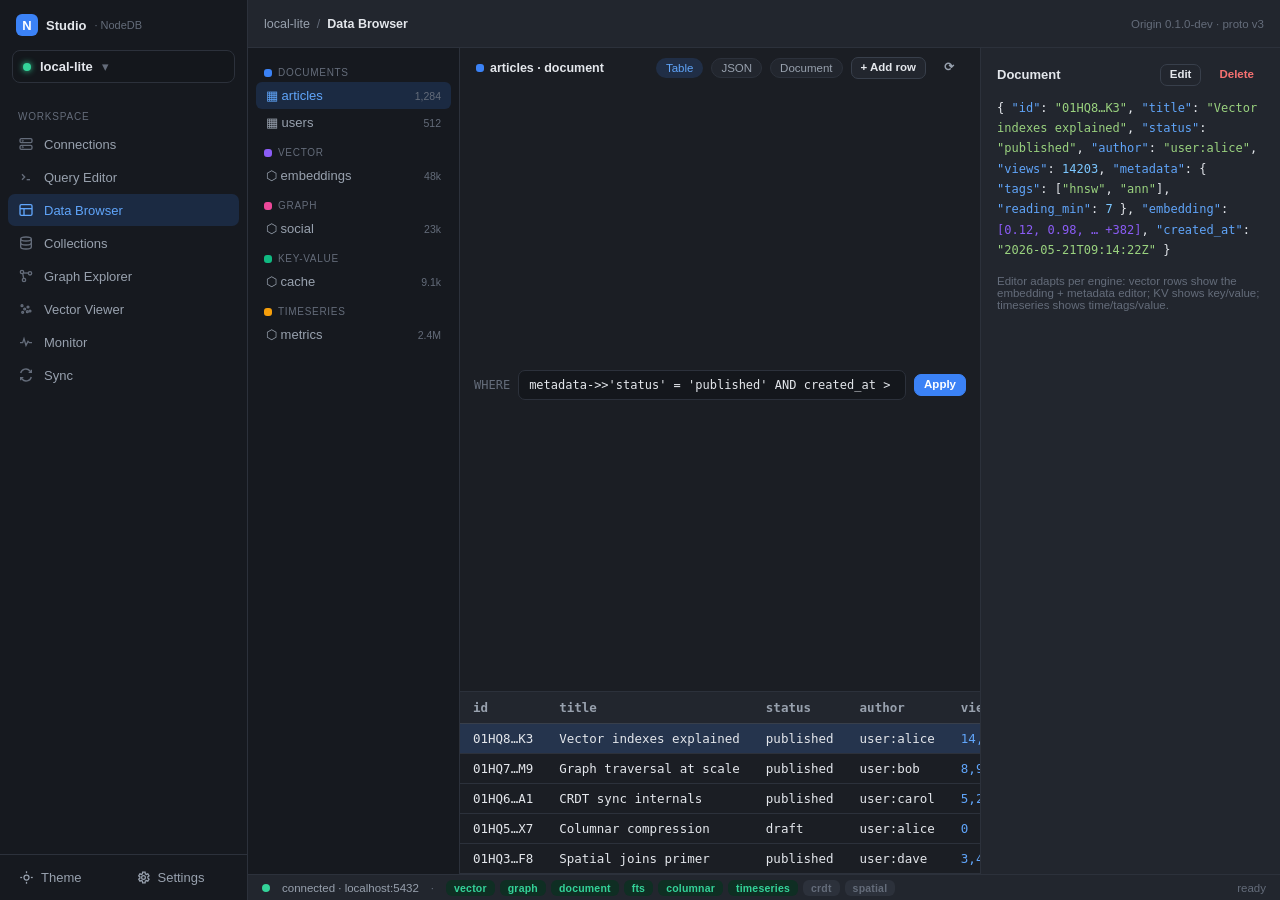
==== docs/prototypes/studio/data-browser.html @ 67262230 "initial proto" ====
<!doctype html><html lang="en"><head>
<meta charset="utf-8"><meta name="viewport" content="width=device-width,initial-scale=1">
<title>NodeDB Studio — Data Browser</title>
<link rel="stylesheet" href="studio.css">
<script src="shell.js"></script>
<style>
  .db { display:grid; grid-template-columns:212px 1fr 300px; height:100%; min-height:0; }
  .db-tree { background:var(--bg-side); border-right:1px solid var(--border); overflow:auto; padding:8px; }
  .db-tree .g { padding:11px 8px 4px; font-size:10px; letter-spacing:.7px; text-transform:uppercase; color:var(--text-faint);
     display:flex; align-items:center; gap:6px; }
  .db-tree .c { display:flex; align-items:center; gap:8px; padding:6px 10px; border-radius:6px; cursor:pointer; color:var(--text-dim); }
  .db-tree .c:hover { background:var(--row-hover); color:var(--text); }
  .db-tree .c.sel { background:var(--accent-soft); color:var(--accent-2); }
  .db-tree .c .n { margin-left:auto; font-size:10.5px; color:var(--text-faint); }
  .db-main { display:grid; grid-template-rows:auto 1fr; min-height:0; min-width:0; }
  .db-doc { background:var(--bg-elev); border-left:1px solid var(--border); overflow:auto; padding:16px; }
  .jsontree { font-family:var(--mono); font-size:12px; line-height:1.7; }
  .jsontree .key { color:var(--accent-2); } .jsontree .s { color:#9ad27f; } .jsontree .n2 { color:#7cc7ff; }
  :root[data-theme="light"] .jsontree .s{color:#2f7d32;} :root[data-theme="light"] .jsontree .n2{color:#1d6fd6;}
  .filterbar { display:flex; align-items:center; gap:8px; padding:9px 14px; border-bottom:1px solid var(--border); }
  .filterbar .input { flex:1; font-family:var(--mono); font-size:12px; }
</style>
</head>
<body data-screen="data" data-title="Data Browser">
  <div class="db">
    <aside class="db-tree">
      <div class="g"><span class="eng eng-document"></span>Documents</div>
      <div class="c sel">▦ articles <span class="n">1,284</span></div>
      <div class="c">▦ users <span class="n">512</span></div>
      <div class="g"><span class="eng eng-vector"></span>Vector</div>
      <div class="c">⬡ embeddings <span class="n">48k</span></div>
      <div class="g"><span class="eng eng-graph"></span>Graph</div>
      <div class="c">⬡ social <span class="n">23k</span></div>
      <div class="g"><span class="eng eng-kv"></span>Key-Value</div>
      <div class="c">⬡ cache <span class="n">9.1k</span></div>
      <div class="g"><span class="eng eng-timeseries"></span>Timeseries</div>
      <div class="c">⬡ metrics <span class="n">2.4M</span></div>
    </aside>

    <div class="db-main">
      <div class="toolbar" style="border-bottom:0;padding-bottom:0">
        <span class="eng eng-document" style="font-size:12.5px">articles · document</span>
        <span class="spacer"></span>
        <div class="row">
          <span class="chip on">Table</span><span class="chip">JSON</span><span class="chip">Document</span>
        </div>
        <button class="btn sm">+ Add row</button>
        <button class="btn sm ghost">⟳</button>
      </div>
      <div class="filterbar">
        <span class="faint mono" style="font-size:12px">WHERE</span>
        <input class="input" value="metadata->>'status' = 'published' AND created_at > now() - '7d'">
        <button class="btn sm primary">Apply</button>
      </div>
      <div style="overflow:auto;min-height:0">
        <table class="grid mono">
          <thead><tr><th>id</th><th>title</th><th>status</th><th>author</th><th>views</th><th>created_at</th></tr></thead>
          <tbody>
            <tr class="sel"><td>01HQ8…K3</td><td>Vector indexes explained</td><td>published</td><td>user:alice</td><td class="num v-num">14,203</td><td>2026-05-21T09:14:22Z</td></tr>
            <tr><td>01HQ7…M9</td><td>Graph traversal at scale</td><td>published</td><td>user:bob</td><td class="num v-num">8,910</td><td>2026-05-19T17:02:10Z</td></tr>
            <tr><td>01HQ6…A1</td><td>CRDT sync internals</td><td>published</td><td>user:carol</td><td class="num v-num">5,221</td><td>2026-05-18T11:48:55Z</td></tr>
            <tr><td>01HQ5…X7</td><td>Columnar compression</td><td>draft</td><td>user:alice</td><td class="num v-num">0</td><td>2026-05-15T08:30:00Z</td></tr>
            <tr><td>01HQ3…F8</td><td>Spatial joins primer</td><td>published</td><td>user:dave</td><td class="num v-num">3,477</td><td>2026-05-12T22:05:41Z</td></tr>
          </tbody>
        </table>
      </div>
    </div>

    <aside class="db-doc">
      <div class="row" style="justify-content:space-between;margin-bottom:12px">
        <b>Document</b>
        <div class="row"><button class="btn sm">Edit</button><button class="btn sm ghost" style="color:var(--err)">Delete</button></div>
      </div>
      <div class="jsontree">{
  <span class="key">"id"</span>: <span class="s">"01HQ8…K3"</span>,
  <span class="key">"title"</span>: <span class="s">"Vector indexes explained"</span>,
  <span class="key">"status"</span>: <span class="s">"published"</span>,
  <span class="key">"author"</span>: <span class="s">"user:alice"</span>,
  <span class="key">"views"</span>: <span class="n2">14203</span>,
  <span class="key">"metadata"</span>: {
    <span class="key">"tags"</span>: [<span class="s">"hnsw"</span>, <span class="s">"ann"</span>],
    <span class="key">"reading_min"</span>: <span class="n2">7</span>
  },
  <span class="key">"embedding"</span>: <span class="v-vec">[0.12, 0.98, … +382]</span>,
  <span class="key">"created_at"</span>: <span class="s">"2026-05-21T09:14:22Z"</span>
}</div>
      <p class="note" style="margin-top:14px">Editor adapts per engine: vector rows show the embedding + metadata editor; KV shows key/value; timeseries shows time/tags/value.</p>
    </aside>
  </div>
</body></html>
---- docs/prototypes/studio/studio.css ----
/* ============================================================
   NodeDB Studio — UI mockup shared stylesheet  (THROWAWAY)
   TablePlus-grade shell + best-of-breed per-engine canvases.
   Theme tokens drive dark/light; shell.js toggles [data-theme].
   ============================================================ */

:root,
:root[data-theme="dark"] {
  --bg:        #1b1e24;
  --bg-elev:   #22262e;
  --bg-side:   #16191f;
  --bg-input:  #14171c;
  --border:    #2c313b;
  --border-2:  #383f4b;
  --text:      #e4e7ec;
  --text-dim:  #98a1ae;
  --text-faint:#646c7a;
  --accent:    #3b82f6;
  --accent-2:  #60a5fa;
  --accent-soft: rgba(59,130,246,.16);
  --ok:   #34d399;  --ok-soft:#0f2e23;
  --warn: #fbbf24;  --warn-soft:#33270a;
  --err:  #f87171;  --err-soft:#341818;
  --row-hover:#262b34;
  --sel:      #25344d;
  --shadow:   0 8px 30px rgba(0,0,0,.45);
  --grid-line: rgba(255,255,255,.05);
}

:root[data-theme="light"] {
  --bg:        #f4f6f8;
  --bg-elev:   #ffffff;
  --bg-side:   #eceef2;
  --bg-input:  #ffffff;
  --border:    #e1e4ea;
  --border-2:  #ccd1da;
  --text:      #1d2430;
  --text-dim:  #5d6675;
  --text-faint:#9099a7;
  --accent:    #2563eb;
  --accent-2:  #1d4ed8;
  --accent-soft: rgba(37,99,235,.10);
  --ok:   #15a06a;  --ok-soft:#e7f6ee;
  --warn: #b7791f;  --warn-soft:#fbf2dd;
  --err:  #d64545;  --err-soft:#fbe9e9;
  --row-hover:#f1f5fb;
  --sel:      #e2ecfd;
  --shadow:   0 10px 30px rgba(40,50,70,.14);
  --grid-line: rgba(20,30,50,.06);
}

/* engine accent colors (theme-independent) */
:root {
  --eng-vector:#8b5cf6; --eng-graph:#ec4899; --eng-document:#3b82f6;
  --eng-columnar:#14b8a6; --eng-timeseries:#f59e0b; --eng-kv:#10b981;
  --eng-fts:#06b6d4; --eng-array:#a855f7;
  --mono: ui-monospace, "SF Mono", "JetBrains Mono", Menlo, Consolas, monospace;
  --sans: -apple-system, BlinkMacSystemFont, "Segoe UI", Roboto, Helvetica, Arial, sans-serif;
}

* { box-sizing: border-box; }
html, body { margin:0; height:100%; }
body { font-family: var(--sans); background: var(--bg); color: var(--text);
       font-size: 13px; -webkit-font-smoothing: antialiased; }
.mono { font-family: var(--mono); }
.num  { font-variant-numeric: tabular-nums; }
a { color: inherit; text-decoration: none; }

/* ─────────────────── App shell ─────────────────── */
.app { display: grid; grid-template-columns: 248px 1fr; height: 100vh; }

.side { background: var(--bg-side); border-right: 1px solid var(--border);
        display: flex; flex-direction: column; min-height: 0; }
.side .brand { display:flex; align-items:center; gap:8px; padding:14px 16px 10px; font-weight:700; }
.side .brand .mark { width:22px; height:22px; border-radius:6px; background:var(--accent);
                     color:#fff; display:grid; place-items:center; font-size:13px; font-weight:800; }
.side .brand small { color: var(--text-faint); font-weight:500; font-size:11px; }

.conn-switch { margin:4px 12px 10px; }
.conn-switch .cs-btn { display:flex; align-items:center; gap:9px; width:100%; cursor:pointer;
   background: var(--bg-input); border:1px solid var(--border); border-radius:8px; padding:8px 10px; color:var(--text); }
.conn-switch .cs-btn .d { width:8px; height:8px; border-radius:50%; background:var(--ok); flex:none;
   box-shadow:0 0 6px var(--ok); }
.conn-switch .cs-btn .nm { font-weight:600; }
.conn-switch .cs-btn .host { color: var(--text-faint); font-size:11px; margin-left:auto; }
.conn-switch .cs-btn .chev { color: var(--text-faint); }
.cs-menu { margin:6px 12px 0; background:var(--bg-elev); border:1px solid var(--border); border-radius:8px;
   overflow:hidden; box-shadow: var(--shadow); }
.cs-menu .it { display:flex; align-items:center; gap:9px; padding:8px 11px; cursor:pointer; }
.cs-menu .it:hover { background: var(--row-hover); }
.cs-menu .it .d { width:7px; height:7px; border-radius:50%; background:var(--ok); }
.cs-menu .it .d.off { background: var(--text-faint); box-shadow:none; }
.cs-menu .it .host { margin-left:auto; color:var(--text-faint); font-size:11px; }
.cs-menu .it.add { color: var(--accent-2); border-top:1px solid var(--border); }
.hidden { display:none !important; }

.side nav { padding: 6px 8px; overflow:auto; flex:1; }
.side .grp-label { padding:12px 10px 5px; font-size:10px; letter-spacing:.8px; text-transform:uppercase; color:var(--text-faint); }
.nav-item { display:flex; align-items:center; gap:10px; padding:8px 10px; border-radius:7px; color:var(--text-dim);
   cursor:pointer; margin:1px 0; }
.nav-item:hover { background: var(--row-hover); color: var(--text); }
.nav-item.active { background: var(--accent-soft); color: var(--accent-2); }
.nav-item.active svg { color: var(--accent-2); }
.nav-item svg { width:16px; height:16px; flex:none; color: var(--text-faint); }
.nav-item .lbl { flex:1; }
.nav-item.gated { opacity:.4; cursor:not-allowed; }
.nav-item .tag { font-size:9.5px; padding:1px 6px; border-radius:999px; background:var(--border); color:var(--text-faint); }

.side-foot { border-top:1px solid var(--border); padding:8px 10px; display:flex; align-items:center; gap:6px; }
.side-foot .sf-btn { display:flex; align-items:center; gap:7px; padding:7px 9px; border-radius:7px; color:var(--text-dim);
   cursor:pointer; flex:1; }
.side-foot .sf-btn:hover { background: var(--row-hover); color:var(--text); }
.side-foot svg { width:15px; height:15px; }

/* content column */
.content { display:grid; grid-template-rows: 48px 1fr 26px; min-width:0; min-height:0; }
.topbar { display:flex; align-items:center; gap:12px; padding:0 16px; background:var(--bg-elev);
   border-bottom:1px solid var(--border); }
.topbar .crumbs { display:flex; align-items:center; gap:7px; color:var(--text-dim); font-size:12.5px; }
.topbar .crumbs b { color: var(--text); font-weight:600; }
.topbar .crumbs .sep { color: var(--text-faint); }
.topbar .spacer { flex:1; }

main.screen { overflow:auto; min-height:0; min-width:0; }

.statusbar { display:flex; align-items:center; gap:12px; padding:0 14px; background:var(--bg-elev);
   border-top:1px solid var(--border); font-size:11.5px; color:var(--text-dim); }
.statusbar .caps { display:flex; gap:5px; align-items:center; }
.statusbar .spacer { flex:1; }

/* ─────────────────── Reusable components ─────────────────── */
.btn { display:inline-flex; align-items:center; gap:7px; background:var(--bg-elev); color:var(--text);
   border:1px solid var(--border-2); border-radius:7px; padding:6px 12px; font:600 12.5px/1 var(--sans);
   cursor:pointer; }
.btn:hover { border-color:var(--text-faint); }
.btn.primary { background:var(--accent); border-color:var(--accent); color:#fff; }
.btn.primary:hover { background:var(--accent-2); }
.btn.ghost { background:transparent; border-color:transparent; color:var(--text-dim); }
.btn.ghost:hover { background:var(--row-hover); color:var(--text); }
.btn.sm { padding:4px 9px; font-size:11.5px; }
.btn kbd { font:600 11px var(--mono); opacity:.7; }

.input, .select { background:var(--bg-input); color:var(--text); border:1px solid var(--border);
   border-radius:7px; padding:7px 10px; font:13px var(--sans); }
.input:focus, .select:focus { outline:none; border-color:var(--accent); box-shadow:0 0 0 3px var(--accent-soft); }
.input::placeholder { color: var(--text-faint); }

.toolbar { display:flex; align-items:center; gap:8px; padding:9px 16px; border-bottom:1px solid var(--border);
   background:var(--bg); }
.toolbar .spacer { flex:1; }

.chip { display:inline-flex; align-items:center; gap:5px; padding:3px 9px; border-radius:999px;
   font-size:11.5px; background:var(--bg-elev); border:1px solid var(--border); color:var(--text-dim); cursor:pointer; }
.chip.on { background:var(--accent-soft); border-color:transparent; color:var(--accent-2); }
.chip .x { color: var(--text-faint); }

.badge { display:inline-flex; align-items:center; gap:5px; padding:2px 8px; border-radius:6px;
   font-size:10.5px; font-weight:700; letter-spacing:.2px; }
.badge.cap-on  { color:var(--ok);  background:var(--ok-soft); }
.badge.cap-off { color:var(--text-faint); background:var(--border); }

/* engine pill */
.eng { display:inline-flex; align-items:center; gap:6px; font-size:11px; font-weight:600; }
.eng::before { content:""; width:8px; height:8px; border-radius:3px; background:var(--e,var(--accent)); }
.eng-vector{--e:var(--eng-vector);} .eng-graph{--e:var(--eng-graph);} .eng-document{--e:var(--eng-document);}
.eng-columnar{--e:var(--eng-columnar);} .eng-timeseries{--e:var(--eng-timeseries);} .eng-kv{--e:var(--eng-kv);}
.eng-fts{--e:var(--eng-fts);} .eng-array{--e:var(--eng-array);}

.dot { width:8px; height:8px; border-radius:50%; display:inline-block; background:var(--text-faint); }
.dot.ok{background:var(--ok);} .dot.warn{background:var(--warn);} .dot.err{background:var(--err);}

.panel { background:var(--bg-elev); border:1px solid var(--border); border-radius:12px; overflow:hidden; }
.panel > .ph { display:flex; align-items:center; gap:9px; padding:11px 15px; border-bottom:1px solid var(--border); }
.panel > .ph h3 { margin:0; font-size:13px; }
.panel > .ph .spacer { flex:1; }
.panel > .pb { padding:15px; }

.kv { display:flex; justify-content:space-between; gap:12px; padding:6px 0; border-bottom:1px solid var(--border); font-size:12.5px; }
.kv:last-child{ border-bottom:0; }
.kv .k { color: var(--text-dim); } .kv .v { color: var(--text); font-weight:500; text-align:right; }

/* data grid */
table.grid { border-collapse:collapse; width:100%; font-size:12.5px; }
table.grid th { position:sticky; top:0; z-index:1; background:var(--bg-elev); color:var(--text-dim); text-align:left;
   font-weight:600; padding:8px 13px; border-bottom:1px solid var(--border-2); white-space:nowrap; }
table.grid td { padding:7px 13px; border-bottom:1px solid var(--border); white-space:nowrap; }
table.grid tr:hover td { background: var(--row-hover); }
table.grid tr.sel td { background: var(--sel); }
.v-null { color: var(--text-faint); font-style:italic; }
.v-vec  { color: var(--eng-vector); }
.v-num  { color: var(--accent-2); }
.tagcell .t { display:inline-block; padding:1px 7px; border-radius:999px; font-size:10.5px; margin-right:4px;
   background:var(--accent-soft); color:var(--accent-2); }

/* SQL syntax */
.sql .kw{color:#ff7b9c;} .sql .str{color:#9ad27f;} .sql .fn{color:#c79bff;} .sql .nm{color:#7cc7ff;}
.sql .op{color:#ff9d6b;} .sql .cm{color:var(--text-faint);}
:root[data-theme="light"] .sql .kw{color:#c2255c;} :root[data-theme="light"] .sql .str{color:#2f7d32;}
:root[data-theme="light"] .sql .fn{color:#7c3aed;} :root[data-theme="light"] .sql .nm{color:#1d6fd6;}
:root[data-theme="light"] .sql .op{color:#c2410c;}

/* code editor block */
.editor { display:grid; grid-template-columns:44px 1fr; font-family:var(--mono); font-size:13px; line-height:1.75; }
.editor .gutter { text-align:right; padding:14px 10px 14px 0; color:var(--text-faint); user-select:none;
   border-right:1px solid var(--border); background:var(--bg); }
.editor .code { padding:14px 16px; overflow:auto; white-space:pre; }

/* autocomplete popover */
.acpop { position:absolute; background:var(--bg-elev); border:1px solid var(--border-2); border-radius:8px;
   box-shadow:var(--shadow); width:300px; overflow:hidden; font-size:12.5px; }
.acpop .it { display:flex; align-items:center; gap:9px; padding:7px 11px; cursor:pointer; }
.acpop .it.on, .acpop .it:hover { background:var(--accent-soft); }
.acpop .it .ic { width:18px; height:18px; border-radius:4px; display:grid; place-items:center; font-size:10px;
   font-weight:800; color:#fff; }
.acpop .it .ty { margin-left:auto; color:var(--text-faint); font-size:11px; }

/* cards grid (connections / collections) */
.cards { display:grid; gap:14px; grid-template-columns:repeat(auto-fill,minmax(240px,1fr)); padding:20px; }
.conn-card { background:var(--bg-elev); border:1px solid var(--border); border-radius:12px; padding:16px; cursor:pointer;
   transition: border-color .12s; }
.conn-card:hover { border-color:var(--accent); }
.conn-card .top { display:flex; align-items:center; gap:9px; }
.conn-card .ico { width:34px; height:34px; border-radius:9px; display:grid; place-items:center; font-weight:800;
   color:#fff; background:var(--accent); }
.conn-card h3 { margin:0; font-size:14px; }
.conn-card .host { color:var(--text-faint); font-size:11.5px; }
.conn-card .engs { display:flex; flex-wrap:wrap; gap:7px 12px; margin-top:13px; }
.conn-card .foot { display:flex; align-items:center; gap:8px; margin-top:13px; color:var(--text-faint); font-size:11px; }
.conn-card.add { display:grid; place-items:center; border-style:dashed; color:var(--text-faint); min-height:150px; }
.conn-card.add .plus { font-size:26px; }

/* layout helpers */
.split { display:grid; height:100%; min-height:0; }
.muted { color: var(--text-dim); }
.faint { color: var(--text-faint); }
.note { font-size:11.5px; color:var(--text-faint); }
.row { display:flex; align-items:center; gap:8px; }
.wrap { padding:20px; }
.grow { flex:1; }
h2.sec { font-size:15px; margin:0 0 3px; } .sub { color:var(--text-dim); font-size:12.5px; margin:0 0 16px; }

/* viz canvases */
.canvas { width:100%; height:100%; display:block; background:
   radial-gradient(circle at 50% 40%, color-mix(in srgb, var(--bg-elev) 60%, transparent), transparent 70%); }
.legend { display:flex; flex-direction:column; gap:7px; }
.legend .li { display:flex; align-items:center; gap:8px; font-size:12px; }
.legend .li .sw { width:11px; height:11px; border-radius:3px; }

/* metric panels (monitor) */
.metrics { display:grid; gap:14px; grid-template-columns:repeat(4,1fr); padding:16px; }
.metric { background:var(--bg-elev); border:1px solid var(--border); border-radius:12px; padding:14px 16px; }
.metric .mh { color:var(--text-dim); font-size:11.5px; display:flex; align-items:center; gap:6px; }
.metric .big { font-size:26px; font-weight:700; margin-top:4px; } .metric .big small{font-size:13px;color:var(--text-faint);font-weight:500;}
.metric .delta.up{color:var(--ok);} .metric .delta.down{color:var(--err);}
.metric.span2 { grid-column: span 2; } .metric.span4{grid-column:span 4;}
.spark { width:100%; height:46px; margin-top:8px; }

/* progress / meters */
.meter { height:7px; border-radius:999px; background:var(--border); overflow:hidden; }
.meter > i { display:block; height:100%; background:var(--accent); border-radius:999px; }
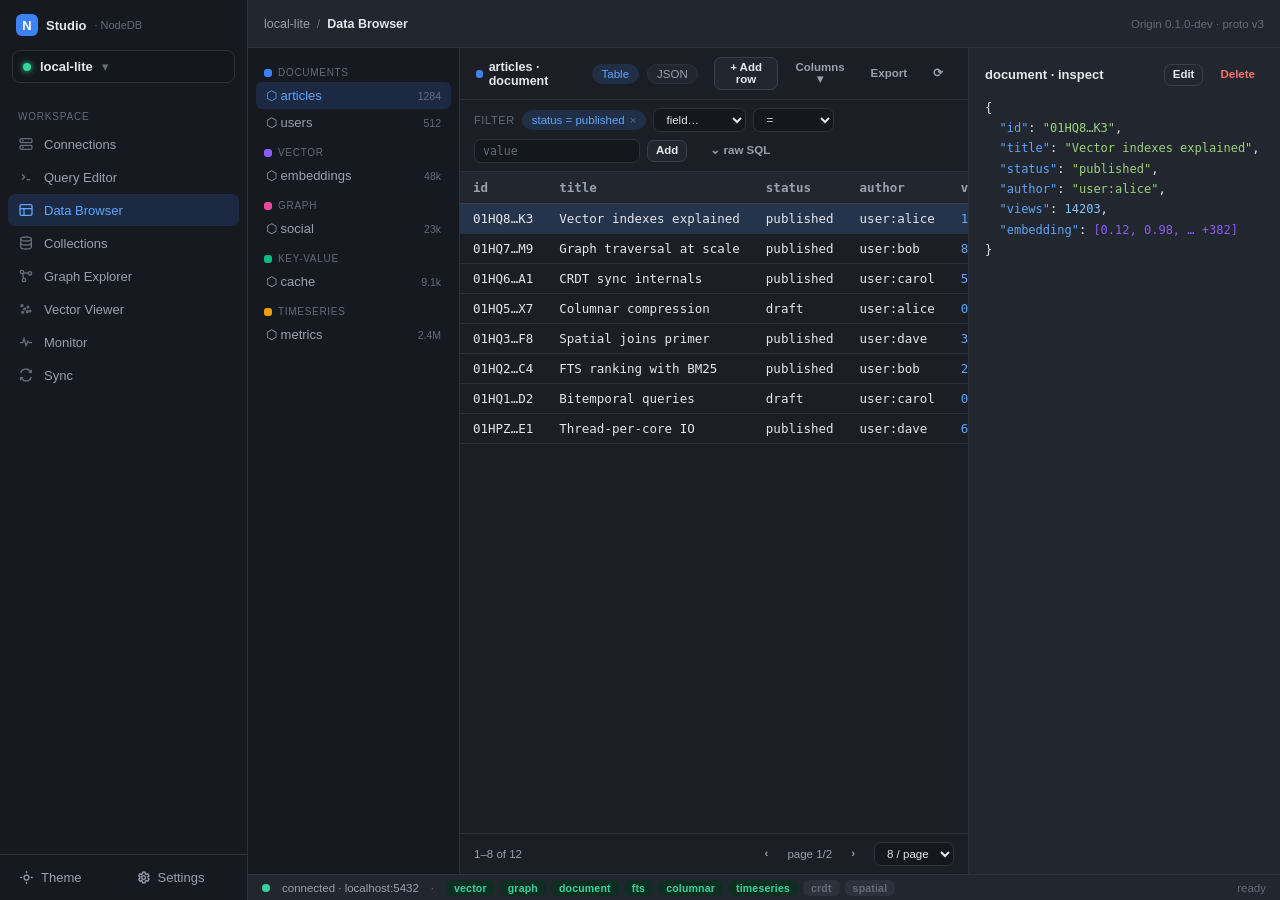
==== commit 09a825ee: "Mock ui" ====
--- a/docs/prototypes/studio/data-browser.html
+++ b/docs/prototypes/studio/data-browser.html
@@ -4,87 +4,322 @@
 <link rel="stylesheet" href="studio.css">
 <script src="shell.js"></script>
 <style>
-  .db { display:grid; grid-template-columns:212px 1fr 300px; height:100%; min-height:0; }
+  .db { display:grid; grid-template-columns:212px 1fr 312px; height:100%; min-height:0; }
   .db-tree { background:var(--bg-side); border-right:1px solid var(--border); overflow:auto; padding:8px; }
-  .db-tree .g { padding:11px 8px 4px; font-size:10px; letter-spacing:.7px; text-transform:uppercase; color:var(--text-faint);
-     display:flex; align-items:center; gap:6px; }
+  .db-tree .g { padding:11px 8px 4px; font-size:10px; letter-spacing:.7px; text-transform:uppercase; color:var(--text-faint); display:flex; align-items:center; gap:6px; }
   .db-tree .c { display:flex; align-items:center; gap:8px; padding:6px 10px; border-radius:6px; cursor:pointer; color:var(--text-dim); }
   .db-tree .c:hover { background:var(--row-hover); color:var(--text); }
   .db-tree .c.sel { background:var(--accent-soft); color:var(--accent-2); }
   .db-tree .c .n { margin-left:auto; font-size:10.5px; color:var(--text-faint); }
-  .db-main { display:grid; grid-template-rows:auto 1fr; min-height:0; min-width:0; }
-  .db-doc { background:var(--bg-elev); border-left:1px solid var(--border); overflow:auto; padding:16px; }
-  .jsontree { font-family:var(--mono); font-size:12px; line-height:1.7; }
-  .jsontree .key { color:var(--accent-2); } .jsontree .s { color:#9ad27f; } .jsontree .n2 { color:#7cc7ff; }
+  .db-main { display:grid; grid-template-rows:auto auto 1fr auto; min-height:0; min-width:0; }
+  .db-side { background:var(--bg-elev); border-left:1px solid var(--border); overflow:auto; padding:16px; }
+  .filterbar { display:flex; align-items:center; gap:7px; flex-wrap:wrap; padding:8px 14px; border-bottom:1px solid var(--border); background:var(--bg); }
+  .fb-lbl { font-size:11px; color:var(--text-faint); text-transform:uppercase; letter-spacing:.6px; }
+  .select.sm,.input.sm,.btn.sm { padding:4px 8px; font-size:11.5px; }
+  .input.sm { font-family:var(--mono); }
+  table.grid th { cursor:pointer; user-select:none; }
+  table.grid th .ar { color:var(--accent-2); margin-left:4px; }
+  .pager { display:flex; align-items:center; gap:10px; padding:8px 14px; border-top:1px solid var(--border); font-size:11.5px; color:var(--text-dim); }
+  .pager .spacer { flex:1; }
+  .jsontree { font-family:var(--mono); font-size:12px; line-height:1.7; white-space:pre-wrap; }
+  .jsontree .key{color:var(--accent-2);} .jsontree .s{color:#9ad27f;} .jsontree .n2{color:#7cc7ff;}
   :root[data-theme="light"] .jsontree .s{color:#2f7d32;} :root[data-theme="light"] .jsontree .n2{color:#1d6fd6;}
-  .filterbar { display:flex; align-items:center; gap:8px; padding:9px 14px; border-bottom:1px solid var(--border); }
-  .filterbar .input { flex:1; font-family:var(--mono); font-size:12px; }
+  .fld { margin-bottom:10px; } .fld label { display:block; font-size:11px; color:var(--text-dim); margin-bottom:3px; }
+  .fld .input { width:100%; }
+  .kvedit { display:grid; grid-template-columns:1fr 1fr auto; gap:6px; margin-bottom:6px; }
+  .colpop { position:absolute; right:14px; top:46px; z-index:5; background:var(--bg-elev); border:1px solid var(--border-2); border-radius:8px; box-shadow:var(--shadow); padding:8px; width:180px; }
+  .colpop label { display:flex; gap:8px; align-items:center; padding:5px 7px; border-radius:6px; font-size:12px; cursor:pointer; }
+  .colpop label:hover { background:var(--row-hover); }
+  .readnote { margin:10px 0 0; }
 </style>
 </head>
 <body data-screen="data" data-title="Data Browser">
   <div class="db">
-    <aside class="db-tree">
-      <div class="g"><span class="eng eng-document"></span>Documents</div>
-      <div class="c sel">▦ articles <span class="n">1,284</span></div>
-      <div class="c">▦ users <span class="n">512</span></div>
-      <div class="g"><span class="eng eng-vector"></span>Vector</div>
-      <div class="c">⬡ embeddings <span class="n">48k</span></div>
-      <div class="g"><span class="eng eng-graph"></span>Graph</div>
-      <div class="c">⬡ social <span class="n">23k</span></div>
-      <div class="g"><span class="eng eng-kv"></span>Key-Value</div>
-      <div class="c">⬡ cache <span class="n">9.1k</span></div>
-      <div class="g"><span class="eng eng-timeseries"></span>Timeseries</div>
-      <div class="c">⬡ metrics <span class="n">2.4M</span></div>
-    </aside>
-
+    <aside class="db-tree" id="tree"></aside>
     <div class="db-main">
-      <div class="toolbar" style="border-bottom:0;padding-bottom:0">
-        <span class="eng eng-document" style="font-size:12.5px">articles · document</span>
-        <span class="spacer"></span>
-        <div class="row">
-          <span class="chip on">Table</span><span class="chip">JSON</span><span class="chip">Document</span>
-        </div>
-        <button class="btn sm">+ Add row</button>
-        <button class="btn sm ghost">⟳</button>
-      </div>
-      <div class="filterbar">
-        <span class="faint mono" style="font-size:12px">WHERE</span>
-        <input class="input" value="metadata->>'status' = 'published' AND created_at > now() - '7d'">
-        <button class="btn sm primary">Apply</button>
-      </div>
-      <div style="overflow:auto;min-height:0">
-        <table class="grid mono">
-          <thead><tr><th>id</th><th>title</th><th>status</th><th>author</th><th>views</th><th>created_at</th></tr></thead>
-          <tbody>
-            <tr class="sel"><td>01HQ8…K3</td><td>Vector indexes explained</td><td>published</td><td>user:alice</td><td class="num v-num">14,203</td><td>2026-05-21T09:14:22Z</td></tr>
-            <tr><td>01HQ7…M9</td><td>Graph traversal at scale</td><td>published</td><td>user:bob</td><td class="num v-num">8,910</td><td>2026-05-19T17:02:10Z</td></tr>
-            <tr><td>01HQ6…A1</td><td>CRDT sync internals</td><td>published</td><td>user:carol</td><td class="num v-num">5,221</td><td>2026-05-18T11:48:55Z</td></tr>
-            <tr><td>01HQ5…X7</td><td>Columnar compression</td><td>draft</td><td>user:alice</td><td class="num v-num">0</td><td>2026-05-15T08:30:00Z</td></tr>
-            <tr><td>01HQ3…F8</td><td>Spatial joins primer</td><td>published</td><td>user:dave</td><td class="num v-num">3,477</td><td>2026-05-12T22:05:41Z</td></tr>
-          </tbody>
-        </table>
-      </div>
+      <div class="toolbar" id="bar" style="position:relative"></div>
+      <div class="filterbar" id="filter"></div>
+      <div id="gridwrap" style="overflow:auto;min-height:0"></div>
+      <div class="pager" id="pager"></div>
     </div>
-
-    <aside class="db-doc">
-      <div class="row" style="justify-content:space-between;margin-bottom:12px">
-        <b>Document</b>
-        <div class="row"><button class="btn sm">Edit</button><button class="btn sm ghost" style="color:var(--err)">Delete</button></div>
-      </div>
-      <div class="jsontree">{
-  <span class="key">"id"</span>: <span class="s">"01HQ8…K3"</span>,
-  <span class="key">"title"</span>: <span class="s">"Vector indexes explained"</span>,
-  <span class="key">"status"</span>: <span class="s">"published"</span>,
-  <span class="key">"author"</span>: <span class="s">"user:alice"</span>,
-  <span class="key">"views"</span>: <span class="n2">14203</span>,
-  <span class="key">"metadata"</span>: {
-    <span class="key">"tags"</span>: [<span class="s">"hnsw"</span>, <span class="s">"ann"</span>],
-    <span class="key">"reading_min"</span>: <span class="n2">7</span>
-  },
-  <span class="key">"embedding"</span>: <span class="v-vec">[0.12, 0.98, … +382]</span>,
-  <span class="key">"created_at"</span>: <span class="s">"2026-05-21T09:14:22Z"</span>
-}</div>
-      <p class="note" style="margin-top:14px">Editor adapts per engine: vector rows show the embedding + metadata editor; KV shows key/value; timeseries shows time/tags/value.</p>
-    </aside>
+    <aside class="db-side" id="side"></aside>
   </div>
+
+  <script>
+  (function(){
+    // ---------- helpers ----------
+    const tags = arr => arr.map(t=>`<span class="t">${t}</span>`).join("");
+    const num  = v => `<span class="num v-num">${typeof v==="number"?v.toLocaleString():v}</span>`;
+    const vec  = () => `<span class="v-vec">[0.12, 0.98, … +382]</span>`;
+    const NUL  = '<span class="v-null">NULL</span>';
+
+    // ---------- data ----------
+    const TREE = [
+      ["document","Documents",[["articles",1284],["users",512]]],
+      ["vector","Vector",[["embeddings","48k"]]],
+      ["graph","Graph",[["social","23k"]]],
+      ["kv","Key-Value",[["cache","9.1k"]]],
+      ["timeseries","Timeseries",[["metrics","2.4M"]]],
+    ];
+
+    // timeseries rows (generated — "more examples")
+    const tsRows = []; let t = Date.parse("2026-05-29T10:00:00Z");
+    const hosts=["api-1","api-2","db-0","db-1"], mets=["cpu","mem","qps","p95"];
+    for (let i=0;i<14;i++){ t-=15000;
+      tsRows.push([ new Date(t).toISOString().replace(".000",""), hosts[i%4], mets[i%4],
+        +(Math.random()*100).toFixed(2) ]); }
+
+    const DB = {
+      articles: { engine:"document",
+        cols:[{n:"id"},{n:"title"},{n:"status"},{n:"author"},{n:"views",cls:"num",fmt:num},{n:"created_at"}],
+        rows:[
+          ["01HQ8…K3","Vector indexes explained","published","user:alice",14203,"2026-05-21"],
+          ["01HQ7…M9","Graph traversal at scale","published","user:bob",8910,"2026-05-19"],
+          ["01HQ6…A1","CRDT sync internals","published","user:carol",5221,"2026-05-18"],
+          ["01HQ5…X7","Columnar compression","draft","user:alice",0,"2026-05-15"],
+          ["01HQ3…F8","Spatial joins primer","published","user:dave",3477,"2026-05-12"],
+          ["01HQ2…C4","FTS ranking with BM25","published","user:bob",2980,"2026-05-10"],
+          ["01HQ1…D2","Bitemporal queries","draft","user:carol",0,"2026-05-09"],
+          ["01HPZ…E1","Thread-per-core IO","published","user:dave",6611,"2026-05-07"],
+          ["01HPY…A9","MessagePack transport","published","user:alice",4120,"2026-05-05"],
+          ["01HPX…B7","HNSW vs IVF","published","user:bob",7740,"2026-05-03"],
+          ["01HPW…K0","Array engine basics","draft","user:dave",0,"2026-05-01"],
+          ["01HPV…M3","KV TTL semantics","published","user:carol",1890,"2026-04-29"],
+        ], filter:"document" },
+
+      users: { engine:"document",
+        cols:[{n:"id"},{n:"name"},{n:"role"},{n:"articles",cls:"num",fmt:num},{n:"joined"}],
+        rows:[
+          ["user:alice","Alice Tan","admin",6,"2026-01-04"],
+          ["user:bob","Bob Lee","editor",4,"2026-01-11"],
+          ["user:carol","Carol Ng","editor",3,"2026-02-02"],
+          ["user:dave","Dave Ong","author",4,"2026-02-20"],
+          ["user:erin","Erin Goh","viewer",0,"2026-03-15"],
+          ["user:frank","Frank Wee","viewer",0,"2026-04-01"],
+        ], filter:"document" },
+
+      embeddings: { engine:"vector",
+        cols:[{n:"id"},{n:"dim",cls:"num",fmt:num},{n:"metadata.topic"},{n:"source"},{n:"embedding",fmt:vec}],
+        rows:[
+          ["01HQ8…K3",384,"indexing","articles","x"],
+          ["01HQ7…M9",384,"graph","articles","x"],
+          ["01HQ6…A1",384,"sync","articles","x"],
+          ["01HQ5…X7",384,"storage","articles","x"],
+          ["01HQ3…F8",384,"spatial","articles","x"],
+          ["01HQ2…C4",384,"search","articles","x"],
+          ["01HPZ…E1",384,"runtime","articles","x"],
+          ["01HPY…A9",384,"transport","articles","x"],
+          ["01HPX…B7",384,"indexing","articles","x"],
+          ["01HPV…M3",384,"storage","articles","x"],
+        ], filter:"vector" },
+
+      social: { engine:"graph",
+        nodes:{ cols:[{n:"id"},{n:"label"},{n:"name"},{n:"degree",cls:"num",fmt:num},{n:"pagerank",cls:"num"}],
+          rows:[
+            ["user:alice","person","Alice Tan",6,0.142],
+            ["user:bob","person","Bob Lee",4,0.098],
+            ["user:carol","person","Carol Ng",3,0.081],
+            ["user:dave","person","Dave Ong",3,0.077],
+            ["user:erin","person","Erin Goh",2,0.043],
+            ["article:42","article","Vector indexes",1,0.031],
+            ["article:88","article","CRDT internals",1,0.028],
+          ]},
+        edges:{ cols:[{n:"from"},{n:"to"},{n:"label",fmt:v=>`<span class="t">${v}</span>`,cls:"tagcell"},{n:"weight",cls:"num",fmt:num},{n:"created"}],
+          rows:[
+            ["user:alice","user:bob","KNOWS",1.0,"2026-03-11"],
+            ["user:alice","user:carol","KNOWS",1.0,"2026-03-12"],
+            ["user:alice","user:dave","KNOWS",0.8,"2026-03-12"],
+            ["user:bob","user:erin","FOLLOWS",0.5,"2026-03-20"],
+            ["user:carol","user:erin","FOLLOWS",0.5,"2026-03-21"],
+            ["user:alice","article:42","WROTE",1.0,"2026-05-21"],
+            ["user:alice","article:88","WROTE",1.0,"2026-05-18"],
+            ["user:dave","user:carol","KNOWS",0.7,"2026-04-01"],
+            ["user:bob","user:dave","KNOWS",0.6,"2026-04-03"],
+            ["user:erin","article:42","FOLLOWS",0.4,"2026-05-22"],
+          ]},
+        filter:"graph" },
+
+      cache: { engine:"kv",
+        cols:[{n:"key"},{n:"value"},{n:"ttl"},{n:"size",cls:"num"}],
+        rows:[
+          ["session:01HQ…","{uid:alice,exp:…}","12m","248 B"],
+          ["session:01HR…","{uid:bob,exp:…}","8m","240 B"],
+          ["ratelimit:api-1","842","30s","8 B"],
+          ["ratelimit:api-2","119","30s","8 B"],
+          ["feature:newvec","true","∞",NUL],
+          ["lock:reindex","held@db-0","45s","32 B"],
+          ["cache:art:42",vec(),"5m","1.5 KB"],
+          ["cache:art:88","{…}","5m","1.1 KB"],
+          ["counter:views","2401883","∞","12 B"],
+          ["config:hnsw","{m:16,ef:200}","∞","64 B"],
+        ], filter:"kv" },
+
+      metrics: { engine:"timeseries",
+        cols:[{n:"ts"},{n:"host"},{n:"metric"},{n:"value",cls:"num",fmt:v=>num(v)}],
+        rows:tsRows, filter:"timeseries" },
+    };
+
+    // ---------- state ----------
+    let cur="articles", sub="nodes", sort={i:null,dir:1}, page=0, sel=0, mode="inspect", hidden=new Set();
+    const PAGE=8;
+
+    const def = ()=>DB[cur];
+    const cols = ()=> def().engine==="graph" ? def()[sub].cols : def().cols;
+    const rows = ()=> def().engine==="graph" ? def()[sub].rows : def().rows;
+
+    // ---------- tree ----------
+    function renderTree(){
+      const eIco = e=>`<span class="eng eng-${e}"></span>`;
+      document.getElementById("tree").innerHTML = TREE.map(([e,label,colls])=>
+        `<div class="g">${eIco(e)}${label}</div>`+
+        colls.map(([k,n])=>`<div class="c ${k===cur?"sel":""}" data-k="${k}">⬡ ${k} <span class="n">${n}</span></div>`).join("")
+      ).join("");
+      document.querySelectorAll("#tree .c").forEach(c=>c.onclick=()=>{
+        cur=c.dataset.k; sub="nodes"; sort={i:null,dir:1}; page=0; sel=0; mode="inspect"; hidden.clear(); renderAll();
+      });
+    }
+
+    // ---------- toolbar ----------
+    function renderBar(){
+      const e=def().engine;
+      let toggles="";
+      if(e==="document") toggles=`<span class="chip on">Table</span><span class="chip">JSON</span>`;
+      if(e==="graph") toggles=`<span class="chip ${sub==='nodes'?'on':''}" data-sub="nodes">Nodes</span><span class="chip ${sub==='edges'?'on':''}" data-sub="edges">Edges</span>`;
+      const addLbl = e==="timeseries" ? "Append point" : "Add row";
+      document.getElementById("bar").innerHTML =
+        `<span class="eng eng-${e}" style="font-size:12.5px">${cur} · ${e}${e==='graph'?' · '+sub:''}</span>
+         ${toggles}<span class="spacer"></span>
+         <button class="btn sm" id="addBtn">+ ${addLbl}</button>
+         <button class="btn sm ghost" id="colBtn">Columns ▾</button>
+         <button class="btn sm ghost">Export</button>
+         <button class="btn sm ghost">⟳</button>`;
+      document.querySelectorAll("#bar [data-sub]").forEach(c=>c.onclick=()=>{sub=c.dataset.sub;sort={i:null,dir:1};page=0;sel=0;renderAll();});
+      document.getElementById("addBtn").onclick=()=>{mode="add";renderSide();};
+      document.getElementById("colBtn").onclick=colPop;
+    }
+    function colPop(){
+      const old=document.getElementById("cp"); if(old){old.remove();return;}
+      const pop=document.createElement("div"); pop.className="colpop"; pop.id="cp";
+      pop.innerHTML=cols().map((c,i)=>`<label><input type="checkbox" data-i="${i}" ${hidden.has(i)?"":"checked"}> ${c.n}</label>`).join("");
+      document.getElementById("bar").appendChild(pop);
+      pop.querySelectorAll("input").forEach(x=>x.onchange=()=>{const i=+x.dataset.i; x.checked?hidden.delete(i):hidden.add(i); renderGrid();});
+    }
+
+    // ---------- filter builder (per engine) ----------
+    function renderFilter(){
+      const e=def().filter; let h="";
+      const fields = cols().map(c=>`<option>${c.n}</option>`).join("");
+      if(e==="document"||e==="vector"){
+        h=`<span class="fb-lbl">filter</span>
+           <span class="chip on">status = published <span class="x">×</span></span>
+           <select class="select sm"><option>field…</option>${fields}</select>
+           <select class="select sm"><option>=</option><option>≠</option><option>&gt;</option><option>&lt;</option><option>contains</option></select>
+           <input class="input sm" placeholder="value"><button class="btn sm">Add</button>`;
+        if(e==="vector") h+=`<span class="spacer"></span><span class="fb-lbl">similarity</span>
+           <input class="input sm" placeholder="[query vector] or doc id" style="width:170px">
+           <span class="fb-lbl">k</span><input class="input sm" value="10" style="width:46px"><button class="btn sm primary">Search</button>`;
+        else h+=`<span class="spacer"></span><button class="btn sm ghost">⌄ raw SQL</button>`;
+      } else if(e==="graph"){
+        h=`<span class="fb-lbl">traverse from</span><input class="input sm" value="'user:alice'" style="width:120px">
+           <span class="fb-lbl">depth</span><input class="input sm" value="2" style="width:42px">
+           <span class="fb-lbl">labels</span><span class="chip on">KNOWS</span><span class="chip on">FOLLOWS</span><span class="chip">WROTE</span>
+           <span class="spacer"></span><button class="btn sm primary">Traverse</button>`;
+      } else if(e==="timeseries"){
+        h=`<span class="fb-lbl">range</span><select class="select sm"><option>Last 1 hour</option><option>Last 15 min</option><option>Last 24h</option><option>custom…</option></select>
+           <span class="fb-lbl">tags</span><input class="input sm" placeholder="host=" style="width:90px"><input class="input sm" placeholder="metric=" style="width:90px">
+           <span class="fb-lbl">downsample</span><select class="select sm"><option>avg</option><option>max</option><option>p95</option></select>
+           <select class="select sm"><option>1m</option><option>5m</option><option>1h</option></select>
+           <span class="spacer"></span><span class="note">2.4M points · showing downsampled</span>`;
+      } else if(e==="kv"){
+        h=`<span class="fb-lbl">key prefix</span><input class="input sm" placeholder="session:" style="width:160px">
+           <select class="select sm"><option>prefix</option><option>glob</option><option>exact</option></select>
+           <span class="spacer"></span><button class="btn sm">Scan</button>`;
+      }
+      document.getElementById("filter").innerHTML=h;
+    }
+
+    // ---------- grid ----------
+    function sortedRows(){
+      const r=rows().slice();
+      if(sort.i!==null) r.sort((a,b)=>{ const x=a[sort.i],y=b[sort.i];
+        if(x===y)return 0; if(x==null)return 1; if(y==null)return -1;
+        return (x>y?1:-1)*sort.dir; });
+      return r;
+    }
+    function renderGrid(){
+      const cs=cols(), all=sortedRows(), total=all.length;
+      const slice=all.slice(page*PAGE,(page+1)*PAGE);
+      const head=cs.map((c,i)=> hidden.has(i)?"":
+        `<th data-i="${i}">${c.n}${sort.i===i?`<span class="ar">${sort.dir>0?"▲":"▼"}</span>`:""}</th>`).join("");
+      const body=slice.map((row,ri)=>{
+        const realIdx=page*PAGE+ri;
+        const cells=cs.map((c,i)=> hidden.has(i)?"":
+          `<td class="${c.cls||""}">${row[i]==null?NUL:(c.fmt?c.fmt(row[i]):row[i])}</td>`).join("");
+        return `<tr data-ri="${realIdx}" class="${realIdx===sel?"sel":""}">${cells}</tr>`;
+      }).join("");
+      document.getElementById("gridwrap").innerHTML=`<table class="grid mono"><thead><tr>${head}</tr></thead><tbody>${body}</tbody></table>`;
+      document.querySelectorAll("#gridwrap th[data-i]").forEach(th=>th.onclick=()=>{
+        const i=+th.dataset.i; if(sort.i===i)sort.dir*=-1; else {sort.i=i;sort.dir=1;} renderGrid();});
+      document.querySelectorAll("#gridwrap tr[data-ri]").forEach(tr=>tr.onclick=()=>{sel=+tr.dataset.ri;mode="inspect";renderGrid();renderSide();});
+      // pager
+      const pages=Math.max(1,Math.ceil(total/PAGE));
+      document.getElementById("pager").innerHTML=
+        `<span>${total?page*PAGE+1:0}–${Math.min((page+1)*PAGE,total)} of ${total}</span>
+         <span class="spacer"></span>
+         <button class="btn sm ghost" id="pp">‹</button><span>page ${page+1}/${pages}</span><button class="btn sm ghost" id="pn">›</button>
+         <select class="select sm"><option>8 / page</option><option>25</option><option>100</option></select>`;
+      document.getElementById("pp").onclick=()=>{if(page>0){page--;renderGrid();}};
+      document.getElementById("pn").onclick=()=>{if(page<pages-1){page++;renderGrid();}};
+    }
+
+    // ---------- side panel (inspect / edit / add) ----------
+    function renderSide(){
+      const e=def().engine, cs=cols();
+      const blank=cs.map(()=> "");
+      const row = mode==="add" ? blank : (sortedRows()[sel]||blank);
+      const s=document.getElementById("side");
+      const title = mode==="add" ? (e==="timeseries"?"Append point":"New "+e+" row") : (e==="graph"?sub.slice(0,-1):e)+" · inspect";
+      let head=`<div class="row" style="justify-content:space-between;margin-bottom:12px"><b>${title}</b>`;
+      if(mode==="inspect") head+=`<div class="row"><button class="btn sm" id="edit">Edit</button><button class="btn sm ghost" style="color:var(--err)">Delete</button></div>`;
+      else head+=`<div class="row"><button class="btn sm primary" id="save">Save</button><button class="btn sm ghost" id="cancel">Cancel</button></div>`;
+      head+=`</div>`;
+
+      let bodyHtml="";
+      const editing = mode!=="inspect";
+      if(e==="document" && mode==="inspect"){
+        bodyHtml=`<div class="jsontree">{
+  <span class="key">"id"</span>: <span class="s">"${row[0]}"</span>,
+  <span class="key">"title"</span>: <span class="s">"${row[1]||""}"</span>,
+  <span class="key">"status"</span>: <span class="s">"${row[2]||""}"</span>,
+  <span class="key">"author"</span>: <span class="s">"${row[3]||""}"</span>,
+  <span class="key">"views"</span>: <span class="n2">${row[4]||0}</span>,
+  <span class="key">"embedding"</span>: <span class="v-vec">[0.12, 0.98, … +382]</span>
+}</div>`;
+      } else {
+        bodyHtml = cs.map((c,i)=> editing
+          ? `<div class="fld"><label>${c.n}</label><input class="input" value="${(row[i]!=null&&typeof row[i]!=='object')?String(row[i]).replace(/<[^>]+>/g,''):''}" ${c.n==='embedding'?'placeholder="upload / paste 384-d vector" disabled':''}></div>`
+          : `<div class="kv"><span class="k">${c.n}</span><span class="v">${row[i]==null?NUL:(c.fmt&&c.n!=='value'?c.fmt(row[i]):String(row[i]).replace(/<[^>]+>/g,'')||row[i])}</span></div>`
+        ).join("");
+        if(editing && (e==="vector"||e==="document"))
+          bodyHtml+=`<h4 class="note" style="margin:14px 0 6px">metadata</h4>
+            <div class="kvedit"><input class="input sm" value="topic"><input class="input sm" value="indexing"><button class="btn sm ghost">×</button></div>
+            <button class="btn sm ghost">+ field</button>`;
+      }
+
+      let note="";
+      if(e==="timeseries") note=`<p class="note readnote">Timeseries is append-mostly — points aren't edited in place; use Append. Range/downsample handled server-side.</p>`;
+      if(e==="graph") note=`<p class="note readnote">Editing ${sub==='edges'?'an edge':'a node'} maps to GRAPH ${sub==='edges'?'INSERT/DELETE EDGE':'node upsert'}, not a tabular UPDATE.</p>`;
+      if(e==="vector") note=`<p class="note readnote">The embedding itself is immutable here; metadata is editable. Re-embedding = delete + insert.</p>`;
+      if(e==="kv") note=`<p class="note readnote">Value + TTL editable. Large values open in a side editor.</p>`;
+
+      s.innerHTML=head+bodyHtml+note;
+      const eb=document.getElementById("edit"); if(eb) eb.onclick=()=>{mode="edit";renderSide();};
+      const cb=document.getElementById("cancel"); if(cb) cb.onclick=()=>{mode="inspect";renderSide();};
+      const sb=document.getElementById("save"); if(sb) sb.onclick=()=>{mode="inspect";renderSide();};
+    }
+
+    function renderAll(){ renderTree(); renderBar(); renderFilter(); renderGrid(); renderSide(); }
+    renderAll();
+  })();
+  </script>
 </body></html>
